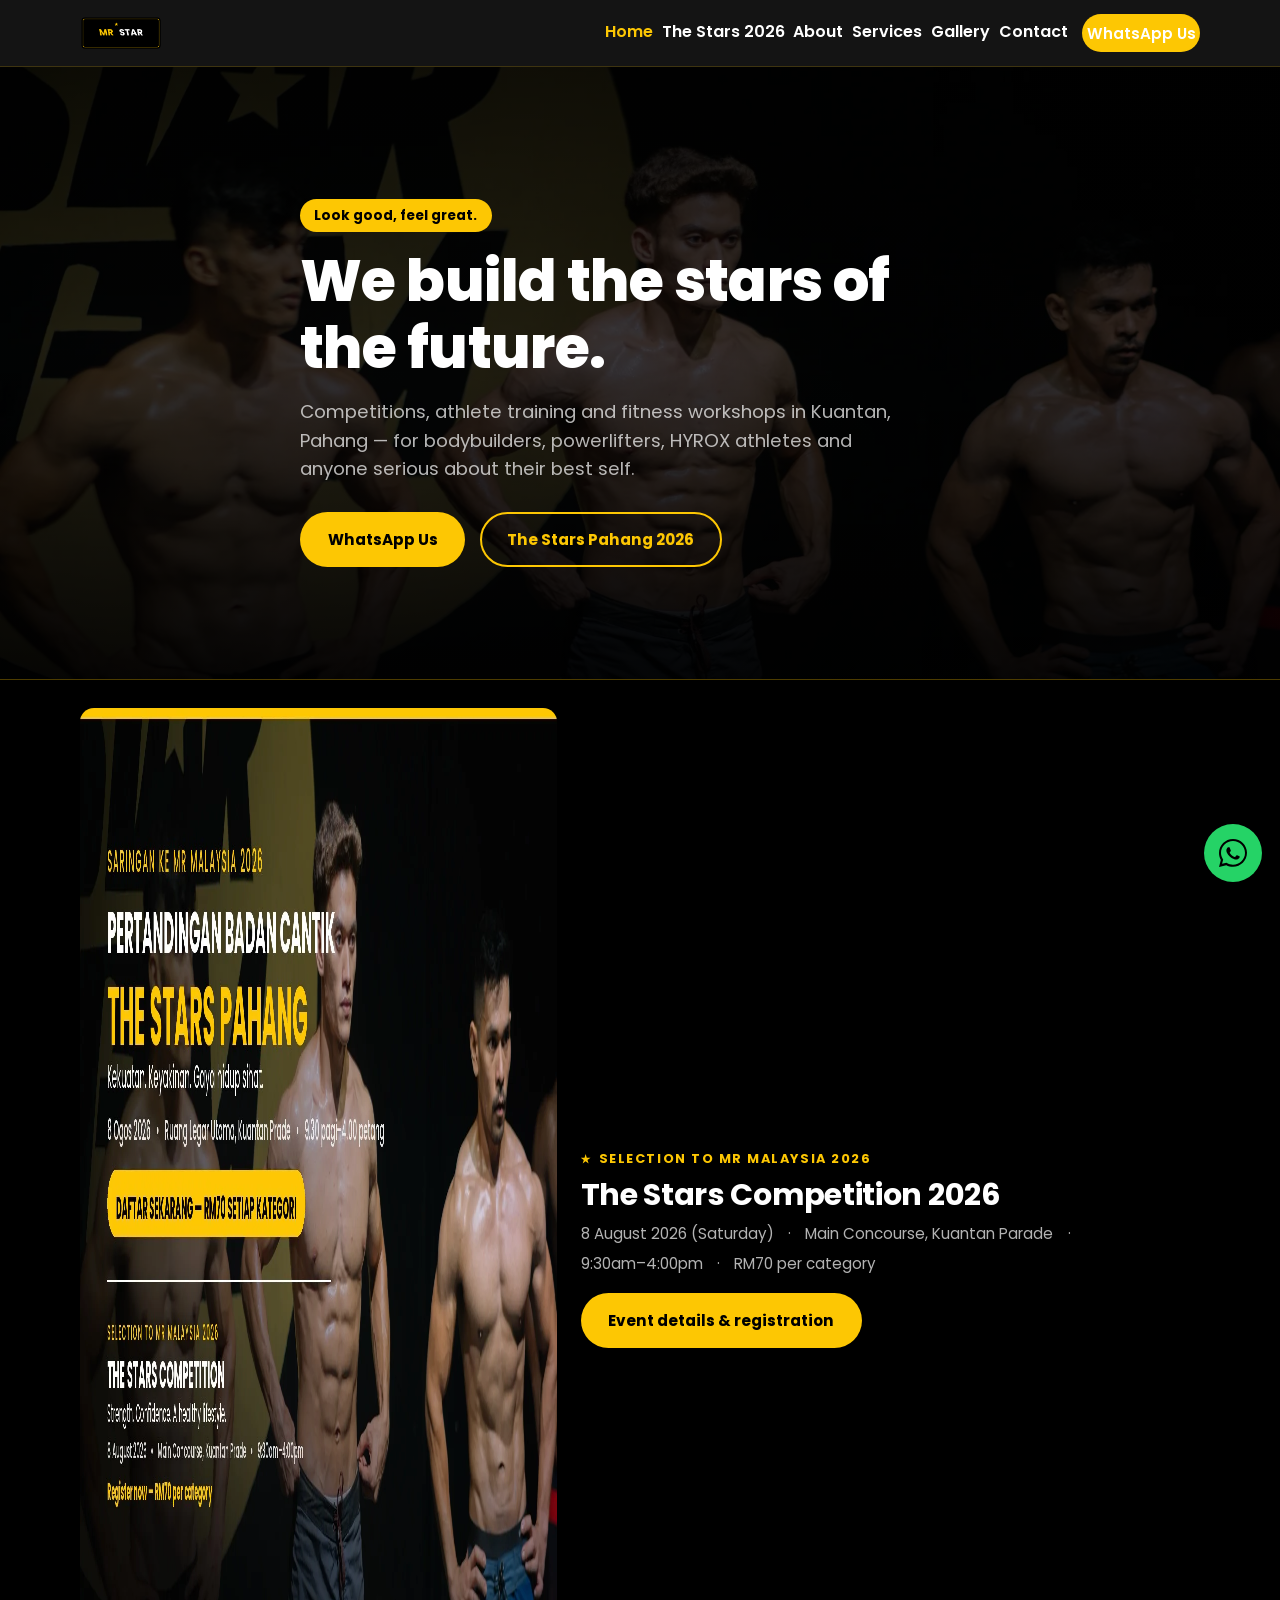
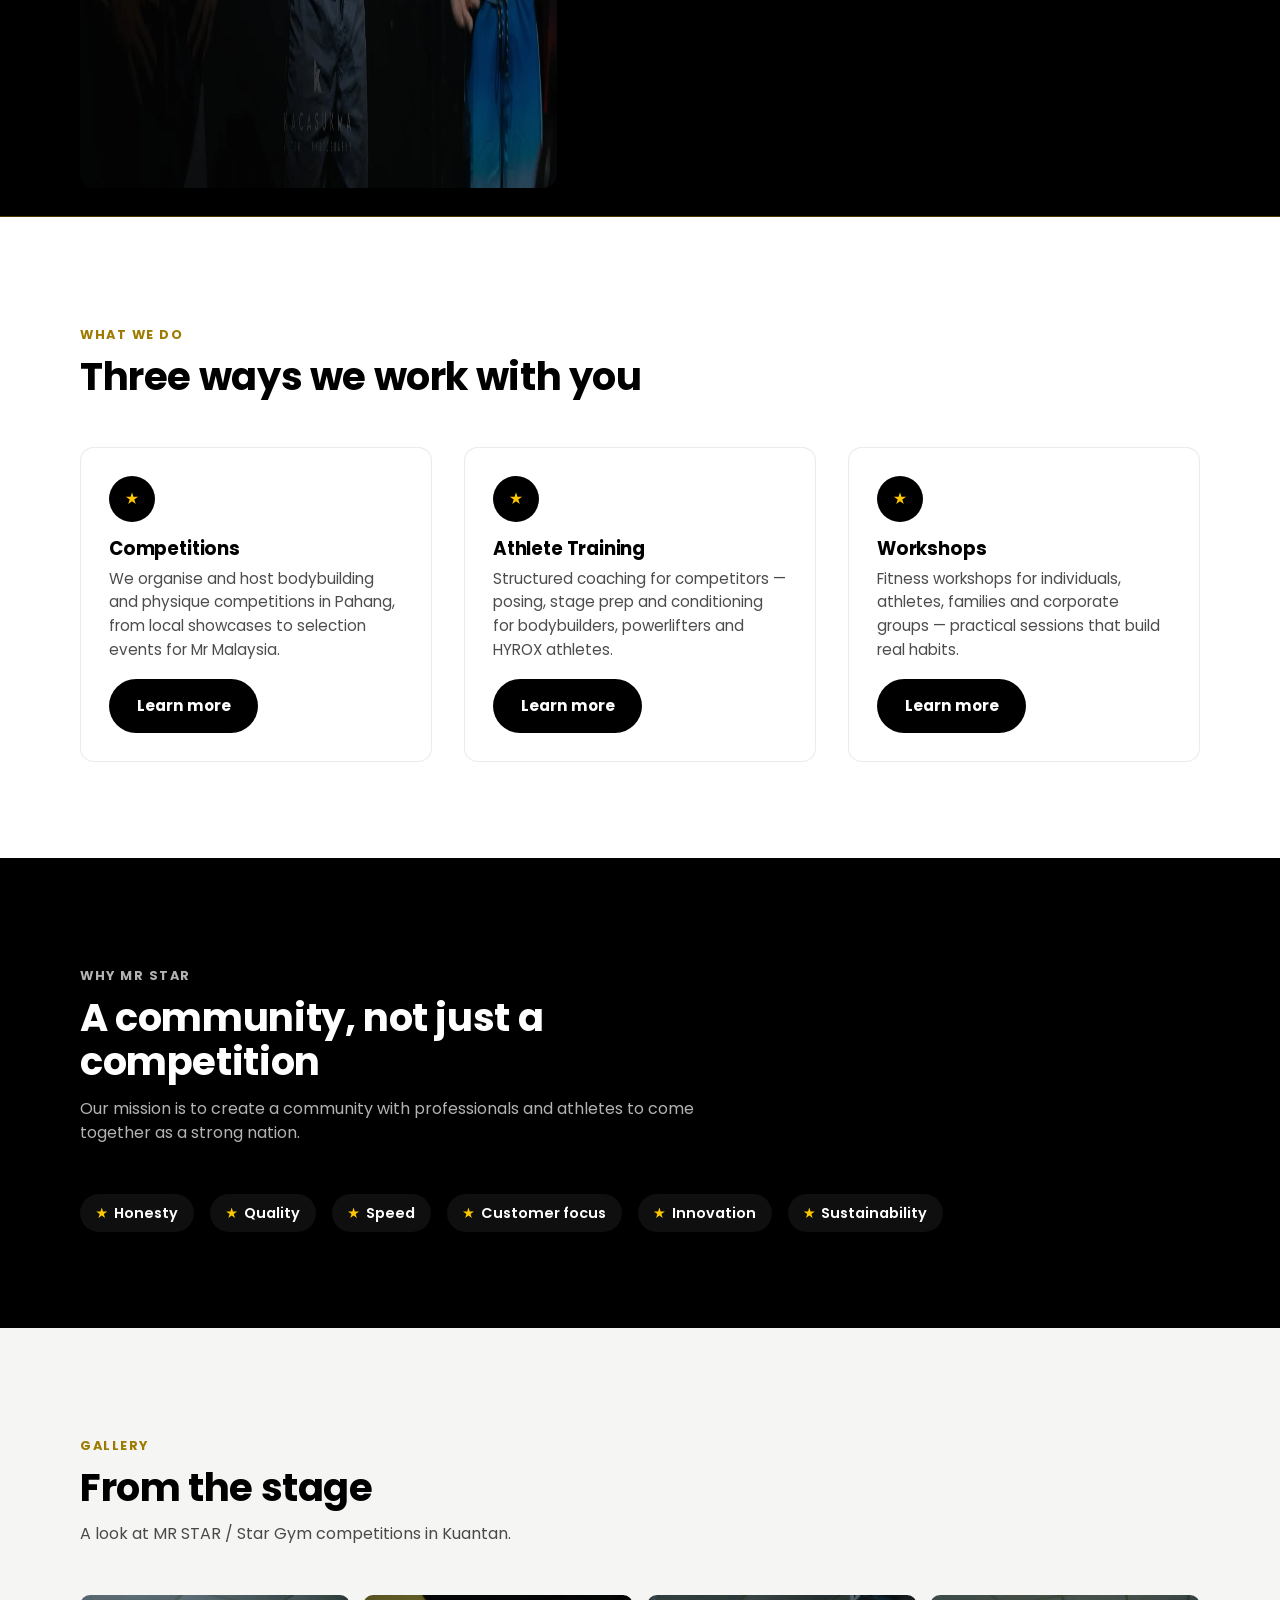
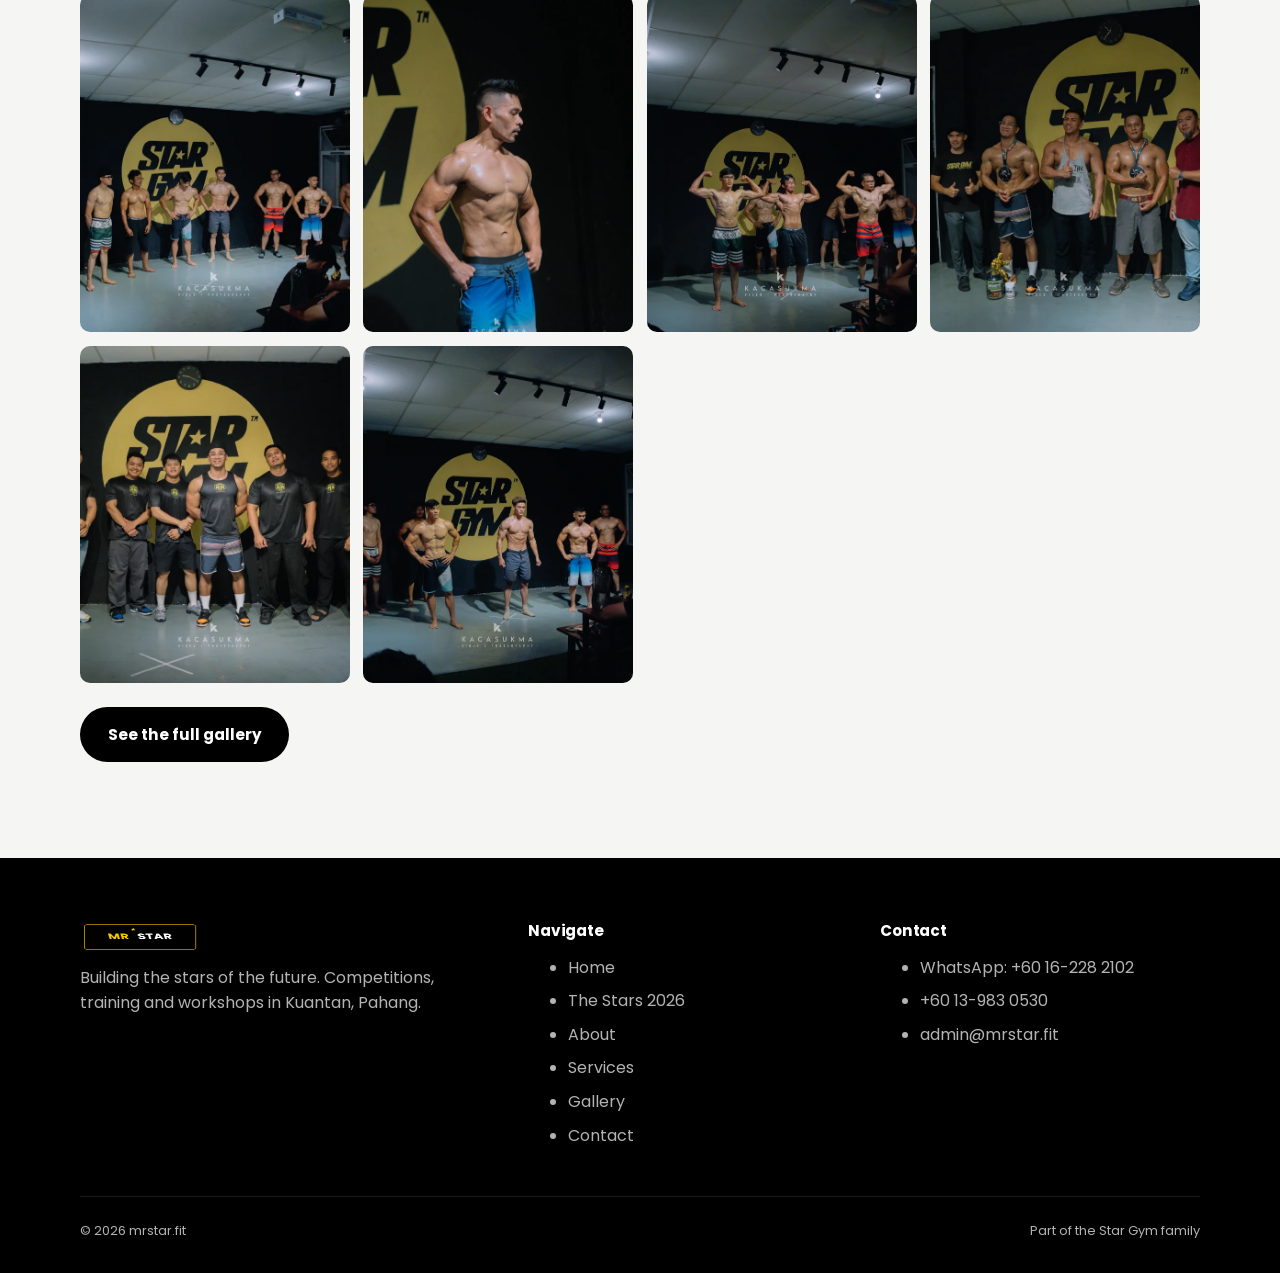
==== index.html @ 6ac53246 "MR STAR website v0.1 Static site: home, about, services, gallery, contact, and the bilingual (BM/EN)" ====
<!DOCTYPE html>
<html lang="en">
<head>
<meta charset="UTF-8">
<meta name="viewport" content="width=device-width, initial-scale=1">
<title>MR STAR — Bodybuilding Competitions, Athlete Training &amp; Workshops in Kuantan, Pahang</title>
<meta name="description" content="MR STAR runs bodybuilding competitions, athlete training and fitness workshops in Kuantan, Pahang. Home of The Stars Pahang 2026 — a selection event to Mr Malaysia 2026.">
<link rel="canonical" href="https://mrstar.fit/">
<meta property="og:type" content="website">
<meta property="og:title" content="MR STAR — Building the Stars of the Future">
<meta property="og:description" content="Competitions, athlete training and fitness workshops in Kuantan, Pahang. Home of The Stars Pahang 2026.">
<meta property="og:url" content="https://mrstar.fit/">
<meta property="og:image" content="https://mrstar.fit/assets/brand/og-image.jpg">
<meta name="twitter:card" content="summary_large_image">
<link rel="icon" type="image/png" sizes="32x32" href="assets/brand/favicon-32.png">
<link rel="icon" type="image/png" sizes="16x16" href="assets/brand/favicon-16.png">
<link rel="apple-touch-icon" sizes="180x180" href="assets/brand/apple-touch-icon.png">
<link rel="preconnect" href="https://fonts.googleapis.com">
<link rel="preconnect" href="https://fonts.gstatic.com" crossorigin>
<link href="https://fonts.googleapis.com/css2?family=Poppins:wght@400;500;700;800&amp;display=swap" rel="stylesheet">
<link rel="stylesheet" href="css/style.css">
<script type="application/ld+json">
{
  "@context": "https://schema.org",
  "@type": "Organization",
  "name": "MR STAR",
  "url": "https://mrstar.fit",
  "email": "admin@mrstar.fit",
  "areaServed": "Pahang, Malaysia",
  "sameAs": []
}
</script>
</head>
<body>
<a class="skip-link" href="#main">Skip to content</a>

<header class="site-header">
  <div class="container nav">
    <a class="nav__logo" href="index.html" aria-label="MR STAR home">
      <img src="assets/brand/logo-concept1-badge.png" alt="MR STAR" width="140" height="58">
    </a>
    <button class="nav__toggle" aria-label="Open menu" aria-expanded="false" aria-controls="primary-nav">
      <svg viewBox="0 0 24 24" fill="none" stroke="currentColor" stroke-width="2" stroke-linecap="round"><line x1="3" y1="6" x2="21" y2="6"/><line x1="3" y1="12" x2="21" y2="12"/><line x1="3" y1="18" x2="21" y2="18"/></svg>
    </button>
    <nav class="nav__links" id="primary-nav" aria-label="Primary">
      <a href="index.html" aria-current="page">Home</a>
      <a href="event-thestars-2026.html">The Stars 2026</a>
      <a href="about.html">About</a>
      <a href="services.html">Services</a>
      <a href="gallery.html">Gallery</a>
      <a href="contact.html">Contact</a>
      <a class="btn btn--gold" href="https://wa.me/60162282102?text=Hi%20MR%20STAR%2C%20I%27d%20like%20to%20register%20/%20ask%20about%20The%20Stars%20Competition%202026.%20Name%3A%20__%20%7C%20Category%3A%20__" target="_blank" rel="noopener">WhatsApp Us</a>
    </nav>
  </div>
</header>

<main id="main">

  <section class="hero">
    <div class="hero__bg">
      <img src="assets/img/hero-stage-lineup.webp" alt="Athletes posing on stage under stage lighting at a Star Gym bodybuilding competition" width="1920" height="1280">
    </div>
    <div class="container hero__content">
      <span class="hero__tagline">Look good, feel great.</span>
      <h1>We build the stars of the future.</h1>
      <p class="lede">Competitions, athlete training and fitness workshops in Kuantan, Pahang — for bodybuilders, powerlifters, HYROX athletes and anyone serious about their best self.</p>
      <div class="btn-row">
        <a class="btn btn--gold" href="https://wa.me/60162282102?text=Hi%20MR%20STAR%2C%20I%27d%20like%20to%20register%20/%20ask%20about%20The%20Stars%20Competition%202026.%20Name%3A%20__%20%7C%20Category%3A%20__" target="_blank" rel="noopener">WhatsApp Us</a>
        <a class="btn btn--outline" href="event-thestars-2026.html">The Stars Pahang 2026</a>
      </div>
    </div>
  </section>

  <!-- EVENT PROMO BAND — top priority until 8 Aug 2026.
       After the event passes, swap this block's content for a "Highlights" link + recap photos. -->
  <section class="promo-band">
    <div class="container promo-band__inner">
      <div class="promo-band__media">
        <img src="assets/brand/event-promo-banner.webp" alt="The Stars Pahang 2026 official event banner" width="1920" height="1080" loading="lazy">
      </div>
      <div>
        <p class="eyebrow promo-band__eyebrow"><span class="star" aria-hidden="true"></span> Selection to Mr Malaysia 2026</p>
        <h2>The Stars Competition 2026</h2>
        <p class="promo-band__meta">
          <span>8 August 2026 (Saturday)</span>
          <span>&middot;</span>
          <span>Main Concourse, Kuantan Parade</span>
          <span>&middot;</span>
          <span>9:30am&ndash;4:00pm</span>
          <span>&middot;</span>
          <span>RM70 per category</span>
        </p>
        <div class="btn-row">
          <a class="btn btn--gold" href="event-thestars-2026.html">Event details &amp; registration</a>
        </div>
      </div>
    </div>
  </section>

  <section class="section section--light">
    <div class="container">
      <div class="section-head fade-up">
        <p class="eyebrow">What we do</p>
        <h2>Three ways we work with you</h2>
      </div>
      <div class="grid-3">
        <div class="card fade-up">
          <div class="card__icon"><span class="star" aria-hidden="true"></span></div>
          <h3>Competitions</h3>
          <p>We organise and host bodybuilding and physique competitions in Pahang, from local showcases to selection events for Mr Malaysia.</p>
          <a class="btn btn--dark" href="services.html">Learn more</a>
        </div>
        <div class="card fade-up">
          <div class="card__icon"><span class="star" aria-hidden="true"></span></div>
          <h3>Athlete Training</h3>
          <p>Structured coaching for competitors — posing, stage prep and conditioning for bodybuilders, powerlifters and HYROX athletes.</p>
          <a class="btn btn--dark" href="services.html">Learn more</a>
        </div>
        <div class="card fade-up">
          <div class="card__icon"><span class="star" aria-hidden="true"></span></div>
          <h3>Workshops</h3>
          <p>Fitness workshops for individuals, athletes, families and corporate groups — practical sessions that build real habits.</p>
          <a class="btn btn--dark" href="services.html">Learn more</a>
        </div>
      </div>
    </div>
  </section>

  <section class="section section--dark">
    <div class="container">
      <div class="section-head fade-up">
        <p class="eyebrow">Why MR STAR</p>
        <h2>A community, not just a competition</h2>
        <p>Our mission is to create a community with professionals and athletes to come together as a strong nation.</p>
      </div>
      <ul class="values fade-up">
        <li><span class="star" aria-hidden="true"></span> Honesty</li>
        <li><span class="star" aria-hidden="true"></span> Quality</li>
        <li><span class="star" aria-hidden="true"></span> Speed</li>
        <li><span class="star" aria-hidden="true"></span> Customer focus</li>
        <li><span class="star" aria-hidden="true"></span> Innovation</li>
        <li><span class="star" aria-hidden="true"></span> Sustainability</li>
      </ul>
    </div>
  </section>

  <section class="section section--grey">
    <div class="container">
      <div class="section-head fade-up">
        <p class="eyebrow">Gallery</p>
        <h2>From the stage</h2>
        <p>A look at MR STAR / Star Gym competitions in Kuantan.</p>
      </div>
      <div class="gallery-grid fade-up">
        <figure>
          <a href="gallery.html"><img src="assets/img/stage-lineup-group.webp" alt="Line of athletes posing together on stage at a Star Gym competition" width="1100" height="734" loading="lazy"></a>
        </figure>
        <figure>
          <a href="gallery.html"><img src="assets/img/stage-solo-pose-01.webp" alt="Competitor performing a side chest pose on stage" width="1100" height="1650" loading="lazy"></a>
        </figure>
        <figure>
          <a href="gallery.html"><img src="assets/img/stage-lineup-back-double-biceps.webp" alt="Athletes performing a back double biceps pose in lineup on stage" width="1100" height="734" loading="lazy"></a>
        </figure>
        <figure>
          <a href="gallery.html"><img src="assets/img/awards-celebration.webp" alt="Winners raising their arms in celebration at the awards ceremony" width="1100" height="734" loading="lazy"></a>
        </figure>
        <figure>
          <a href="gallery.html"><img src="assets/img/team-star-gym.webp" alt="Star Gym coaching team group photo" width="1100" height="734" loading="lazy"></a>
        </figure>
        <figure>
          <a href="gallery.html"><img src="assets/img/stage-lineup-colorful.webp" alt="Group of competitors posing together on stage" width="1100" height="734" loading="lazy"></a>
        </figure>
      </div>
      <div class="btn-row" style="margin-top:1.5rem;">
        <a class="btn btn--dark" href="gallery.html">See the full gallery</a>
      </div>
    </div>
  </section>

</main>

<footer class="site-footer">
  <div class="container">
    <div class="footer-grid">
      <div class="footer-brand">
        <img src="assets/brand/logo-concept1-badge.png" alt="MR STAR" width="120" height="50">
        <p>Building the stars of the future. Competitions, training and workshops in Kuantan, Pahang.</p>
      </div>
      <div>
        <h4>Navigate</h4>
        <ul>
          <li><a href="index.html">Home</a></li>
          <li><a href="event-thestars-2026.html">The Stars 2026</a></li>
          <li><a href="about.html">About</a></li>
          <li><a href="services.html">Services</a></li>
          <li><a href="gallery.html">Gallery</a></li>
          <li><a href="contact.html">Contact</a></li>
        </ul>
      </div>
      <div>
        <h4>Contact</h4>
        <ul>
          <li><a href="https://wa.me/60162282102" target="_blank" rel="noopener">WhatsApp: +60 16-228 2102</a></li>
          <li><a href="tel:+60139830530">+60 13-983 0530</a></li>
          <li><a href="mailto:admin@mrstar.fit">admin@mrstar.fit</a></li>
        </ul>
      </div>
    </div>
    <div class="footer-bottom">
      <span>&copy; 2026 mrstar.fit</span>
      <a href="https://stargym.online">Part of the Star Gym family</a>
    </div>
  </div>
</footer>

<a class="whatsapp-float" href="https://wa.me/60162282102?text=Hi%20MR%20STAR%2C%20I%27d%20like%20to%20register%20/%20ask%20about%20The%20Stars%20Competition%202026.%20Name%3A%20__%20%7C%20Category%3A%20__" target="_blank" rel="noopener" aria-label="Chat with MR STAR on WhatsApp">
  <svg viewBox="0 0 32 32" fill="currentColor" aria-hidden="true"><path d="M16 0C7.2 0 0 7.2 0 16c0 2.8.7 5.5 2.1 7.9L0 32l8.3-2.1c2.3 1.3 4.9 1.9 7.7 1.9 8.8 0 16-7.2 16-16S24.8 0 16 0zm0 29.3c-2.5 0-4.9-.7-7-1.9l-.5-.3-5 1.3 1.3-4.9-.3-.5C3 20.7 2.3 18.4 2.3 16 2.3 8.5 8.5 2.3 16 2.3S29.7 8.5 29.7 16 23.5 29.3 16 29.3zm7.6-9.3c-.4-.2-2.4-1.2-2.8-1.3-.4-.1-.6-.2-.9.2s-1 1.3-1.3 1.5c-.2.2-.5.3-.9.1-.4-.2-1.7-.6-3.2-2-1.2-1-2-2.3-2.2-2.7-.2-.4 0-.6.2-.8.2-.2.4-.5.6-.7.2-.2.3-.4.4-.6.1-.3.1-.5 0-.7-.1-.2-.9-2.1-1.2-2.9-.3-.7-.6-.6-.9-.6h-.7c-.3 0-.7.1-1 .5-.3.4-1.3 1.3-1.3 3.1s1.3 3.6 1.5 3.9c.2.2 2.6 4 6.4 5.5.9.4 1.6.6 2.1.8.9.3 1.7.2 2.3.1.7-.1 2.4-1 2.7-1.9.3-.9.3-1.7.2-1.9-.1-.2-.3-.3-.7-.5z"/></svg>
</a>

<script src="js/main.js"></script>
</body>
</html>
---- css/style.css ----
/* ==========================================================================
   MR STAR — shared stylesheet
   Brand tokens: gold on black/white only. Never gold text on white.
   ========================================================================== */

:root {
  --gold:  #FDC703;
  --black: #000000;
  --paper: #FFFFFF;
  --grey:  #F5F5F3;

  --ink-70: rgba(0, 0, 0, 0.7);
  --ink-45: rgba(0, 0, 0, 0.45);
  --paper-70: rgba(255, 255, 255, 0.7);
  --paper-45: rgba(255, 255, 255, 0.45);
  --gold-15: rgba(253, 199, 3, 0.15);
  --gold-30: rgba(253, 199, 3, 0.3);

  --font-display: 'Poppins', system-ui, sans-serif;
  --font-body: 'Poppins', system-ui, sans-serif;

  --container: 1160px;
  --radius: 14px;
  --gap: clamp(1.25rem, 3vw, 2rem);

  --ease: cubic-bezier(0.22, 1, 0.36, 1);
}

/* ---- reset ---- */
*, *::before, *::after { box-sizing: border-box; }
html { scroll-behavior: smooth; -webkit-text-size-adjust: 100%; }
body, h1, h2, h3, h4, p, figure, blockquote, dl, dd { margin: 0; }
ul[class], ol[class] { margin: 0; padding: 0; list-style: none; }
img, picture { max-width: 100%; display: block; }
input, button, textarea, select { font: inherit; color: inherit; }
button { cursor: pointer; }
a { color: inherit; text-decoration: none; }
table { border-collapse: collapse; width: 100%; }

@media (prefers-reduced-motion: reduce) {
  html { scroll-behavior: auto; }
  *, *::before, *::after { animation-duration: 0.01ms !important; animation-iteration-count: 1 !important; transition-duration: 0.01ms !important; }
}

body {
  font-family: var(--font-body);
  font-weight: 400;
  color: var(--black);
  background: var(--paper);
  line-height: 1.55;
  -webkit-font-smoothing: antialiased;
}

h1, h2, h3, h4 {
  font-family: var(--font-display);
  font-weight: 700;
  line-height: 1.15;
  letter-spacing: -0.01em;
}
h1 { font-weight: 800; }

.container {
  width: 100%;
  max-width: var(--container);
  margin-inline: auto;
  padding-inline: 1.25rem;
}

.eyebrow {
  display: inline-flex;
  align-items: center;
  gap: 0.5rem;
  font-size: 0.8rem;
  font-weight: 700;
  letter-spacing: 0.12em;
  text-transform: uppercase;
  color: var(--gold);
}
.section--light .eyebrow,
.section--grey .eyebrow { color: #9c7b00; }

/* star motif ------------------------------------------------------------ */
.star {
  display: inline-block;
  width: 0.8em;
  height: 0.8em;
  background: currentColor;
  clip-path: polygon(50% 0%, 61% 35%, 98% 35%, 68% 57%, 79% 91%, 50% 70%,
    21% 91%, 32% 57%, 2% 35%, 39% 35%);
}
.star-divider {
  display: flex;
  align-items: center;
  justify-content: center;
  gap: 0.6rem;
  color: var(--gold);
  margin-block: 1.5rem;
}
.star-divider::before,
.star-divider::after {
  content: "";
  height: 1px;
  width: 48px;
  background: currentColor;
  opacity: 0.5;
}

/* ---- sections ---- */
.section { padding-block: clamp(3rem, 8vw, 6rem); }
.section--dark { background: var(--black); color: var(--paper); }
.section--dark .eyebrow { color: var(--gold); }
.section--light { background: var(--paper); color: var(--black); }
.section--grey { background: var(--grey); color: var(--black); }

.section-head { max-width: 640px; margin-bottom: clamp(2rem, 5vw, 3rem); }
.section-head h2 { font-size: clamp(1.6rem, 4vw, 2.4rem); margin-top: 0.5rem; }
.section-head p { margin-top: 0.75rem; color: var(--ink-70); }
.section--dark .section-head p { color: var(--paper-70); }

/* ---- buttons ---- */
.btn {
  display: inline-flex;
  align-items: center;
  justify-content: center;
  gap: 0.5rem;
  padding: 0.85rem 1.6rem;
  border-radius: 999px;
  font-weight: 700;
  font-size: 0.95rem;
  border: 2px solid transparent;
  transition: transform 0.2s var(--ease), background-color 0.2s var(--ease), color 0.2s var(--ease);
  white-space: nowrap;
}
.btn:hover { transform: translateY(-2px); }
.btn:active { transform: translateY(0); }

/* gold background + black text: always legal on this brand's contrast rule */
.btn--gold { background: var(--gold); color: var(--black); }
.btn--gold:hover { background: #e6b400; }

/* outline for dark sections: gold border/text, transparent bg (on black) */
.btn--outline { background: transparent; color: var(--gold); border-color: var(--gold); }
.btn--outline:hover { background: var(--gold); color: var(--black); }

/* white/black variant for light sections */
.btn--dark { background: var(--black); color: var(--paper); }
.btn--dark:hover { background: #1a1a1a; }

.btn--whatsapp { background: #25D366; color: var(--black); }
.btn--whatsapp:hover { background: #1ebe57; }

.btn-row { display: flex; flex-wrap: wrap; gap: 0.9rem; }

/* ---- header / nav ---- */
.site-header {
  position: sticky;
  top: 0;
  z-index: 100;
  background: rgba(0, 0, 0, 0.92);
  backdrop-filter: saturate(140%) blur(6px);
  border-bottom: 1px solid rgba(253, 199, 3, 0.18);
}
.nav {
  display: flex;
  align-items: center;
  justify-content: space-between;
  padding-block: 0.85rem;
  gap: 1rem;
}
.nav__logo img { height: 34px; width: auto; display: block; }
.nav__toggle {
  display: inline-flex;
  align-items: center;
  justify-content: center;
  width: 42px;
  height: 42px;
  background: transparent;
  border: 1px solid var(--gold-30);
  border-radius: 8px;
  color: var(--paper);
}
.nav__toggle svg { width: 20px; height: 20px; }
.nav__links {
  position: fixed;
  inset: 60px 0 0 0;
  background: var(--black);
  display: flex;
  flex-direction: column;
  padding: 1.5rem 1.25rem 2rem;
  gap: 0.25rem;
  transform: translateY(-8px);
  opacity: 0;
  pointer-events: none;
  transition: opacity 0.2s var(--ease), transform 0.2s var(--ease);
  overflow-y: auto;
}
.nav__links.is-open {
  opacity: 1;
  transform: translateY(0);
  pointer-events: auto;
}
.nav__links a {
  padding: 0.85rem 0.25rem;
  font-weight: 600;
  color: var(--paper);
  border-bottom: 1px solid rgba(255, 255, 255, 0.08);
}
.nav__links a[aria-current="page"] { color: var(--gold); }
.nav__links .btn { margin-top: 1rem; align-self: flex-start; }

@media (min-width: 900px) {
  .nav__toggle { display: none; }
  .nav__links {
    position: static;
    flex-direction: row;
    align-items: center;
    transform: none;
    opacity: 1;
    pointer-events: auto;
    padding: 0;
    background: none;
    inset: auto;
    overflow: visible;
  }
  .nav__links a { border-bottom: none; padding: 0.4rem 0.15rem; }
  .nav__links .btn { margin-top: 0; margin-left: 0.5rem; }
}

/* ---- hero ---- */
.hero {
  position: relative;
  background: var(--black);
  color: var(--paper);
  overflow: hidden;
  padding-block: clamp(3.5rem, 12vw, 7rem);
}
.hero__bg {
  position: absolute;
  inset: 0;
  z-index: 0;
}
.hero__bg img {
  width: 100%;
  height: 100%;
  object-fit: cover;
  object-position: center 20%;
  opacity: 0.55;
}
.hero__bg::after {
  content: "";
  position: absolute;
  inset: 0;
  background: linear-gradient(180deg, rgba(0,0,0,0.75) 0%, rgba(0,0,0,0.55) 45%, rgba(0,0,0,0.92) 100%);
}
.hero__content { position: relative; z-index: 1; max-width: 720px; }
.hero__tagline {
  display: inline-block;
  margin-top: 1.25rem;
  padding: 0.4rem 0.9rem;
  background: var(--gold);
  color: var(--black);
  font-weight: 700;
  font-size: 0.85rem;
  border-radius: 999px;
}
.hero h1 {
  font-size: clamp(2.1rem, 6vw, 3.6rem);
  margin-top: 1rem;
}
.hero p.lede {
  margin-top: 1.1rem;
  font-size: clamp(1rem, 2vw, 1.15rem);
  color: var(--paper-70);
  max-width: 56ch;
}
.hero .btn-row { margin-top: 1.75rem; }

/* ---- event promo band ---- */
.promo-band {
  background: var(--black);
  color: var(--paper);
  border-top: 1px solid var(--gold-30);
  border-bottom: 1px solid var(--gold-30);
}
.promo-band__inner {
  display: grid;
  gap: 1.5rem;
  align-items: center;
  padding-block: 1.75rem;
}
.promo-band__media img { border-radius: var(--radius); }
.promo-band__eyebrow { color: var(--gold); }
.promo-band h2 { font-size: clamp(1.3rem, 3.2vw, 1.9rem); margin-top: 0.35rem; }
.promo-band__meta {
  margin-top: 0.6rem;
  color: var(--paper-70);
  font-size: 0.95rem;
  display: flex;
  flex-wrap: wrap;
  gap: 0.4rem 0.9rem;
}
.promo-band .btn-row { margin-top: 1.1rem; }

@media (min-width: 800px) {
  .promo-band__inner { grid-template-columns: 1fr 1.3fr; }
}

/* ---- pillars / cards ---- */
.grid-3 {
  display: grid;
  gap: var(--gap);
  grid-template-columns: 1fr;
}
@media (min-width: 700px) { .grid-3 { grid-template-columns: repeat(3, 1fr); } }

.card {
  background: var(--paper);
  border: 1px solid rgba(0,0,0,0.08);
  border-radius: var(--radius);
  padding: 1.75rem;
}
.section--dark .card {
  background: #0d0d0d;
  border-color: rgba(253, 199, 3, 0.18);
}
.card__icon {
  width: 46px;
  height: 46px;
  display: grid;
  place-items: center;
  background: var(--black);
  color: var(--gold);
  border-radius: 999px;
  margin-bottom: 1rem;
}
.section--dark .card__icon { background: var(--gold); color: var(--black); }
.card h3 { font-size: 1.15rem; margin-bottom: 0.5rem; }
.card p { color: var(--ink-70); font-size: 0.95rem; }
.section--dark .card p { color: var(--paper-70); }
.card .btn { margin-top: 1.1rem; }

/* ---- values strip ---- */
.values {
  display: flex;
  flex-wrap: wrap;
  gap: 0.6rem 1rem;
  margin-top: 1.5rem;
}
.values li {
  display: flex;
  align-items: center;
  gap: 0.4rem;
  padding: 0.5rem 1rem;
  border-radius: 999px;
  background: var(--grey);
  font-weight: 600;
  font-size: 0.9rem;
}
.section--dark .values li { background: rgba(255,255,255,0.06); color: var(--paper); }
.values li .star { color: var(--gold); }

/* ---- gallery grid ---- */
.gallery-grid {
  display: grid;
  grid-template-columns: repeat(2, 1fr);
  gap: 0.85rem;
}
@media (min-width: 640px) { .gallery-grid { grid-template-columns: repeat(3, 1fr); } }
@media (min-width: 960px) { .gallery-grid { grid-template-columns: repeat(4, 1fr); } }

.gallery-grid figure {
  position: relative;
  border-radius: 10px;
  overflow: hidden;
  aspect-ratio: 4 / 5;
  background: var(--grey);
}
.gallery-grid img {
  width: 100%;
  height: 100%;
  object-fit: cover;
  transition: transform 0.4s var(--ease);
}
.gallery-grid a:hover img,
.gallery-grid figure:hover img { transform: scale(1.05); }
.gallery-grid figcaption {
  position: absolute;
  inset: auto 0 0 0;
  padding: 0.6rem 0.7rem;
  font-size: 0.75rem;
  color: var(--paper);
  background: linear-gradient(0deg, rgba(0,0,0,0.75), transparent);
  opacity: 0;
  transition: opacity 0.2s var(--ease);
}
.gallery-grid figure:hover figcaption,
.gallery-grid figure:focus-within figcaption { opacity: 1; }

/* ---- facts strip (event page) ---- */
.facts-strip {
  display: grid;
  gap: 1rem;
  grid-template-columns: 1fr;
  background: #0d0d0d;
  border: 1px solid var(--gold-30);
  border-radius: var(--radius);
  padding: 1.5rem;
}
@media (min-width: 700px) { .facts-strip { grid-template-columns: repeat(4, 1fr); } }
.facts-strip div { text-align: left; }
.facts-strip .label { font-size: 0.75rem; text-transform: uppercase; letter-spacing: 0.08em; color: var(--gold); }
.facts-strip .value { font-weight: 700; margin-top: 0.3rem; }

/* ---- bilingual blocks (event page) ---- */
.lang-block--bm { }
.lang-block--bm h1,
.lang-block--bm h2,
.lang-block--bm h3 { font-size: 1.05em; }
.lang-block--en {
  margin-top: 0.65rem;
  padding-top: 0.65rem;
  border-top: 1px dashed rgba(255,255,255,0.15);
  color: var(--paper-70);
  font-size: 0.92em;
}
.section--light .lang-block--en,
.section--grey .lang-block--en { border-top-color: rgba(0,0,0,0.12); color: var(--ink-70); }

/* ---- category cards ---- */
.category-card {
  border-radius: var(--radius);
  padding: 1.75rem;
  background: #0d0d0d;
  border: 1px solid var(--gold-30);
}
.category-card--closed { border-color: rgba(255,255,255,0.25); }
.tag {
  display: inline-block;
  padding: 0.3rem 0.7rem;
  border-radius: 999px;
  font-size: 0.72rem;
  font-weight: 700;
  text-transform: uppercase;
  letter-spacing: 0.06em;
  margin-bottom: 0.75rem;
}
.tag--open { background: var(--gold); color: var(--black); }
.tag--closed { background: rgba(255,255,255,0.12); color: var(--paper); border: 1px solid rgba(255,255,255,0.3); }

/* ---- prize table ---- */
.prize-table {
  width: 100%;
  overflow-x: auto;
  border-radius: var(--radius);
  border: 1px solid var(--gold-30);
}
.prize-table table { min-width: 480px; }
.prize-table th, .prize-table td {
  padding: 0.85rem 1.1rem;
  text-align: left;
  border-bottom: 1px solid rgba(255,255,255,0.08);
}
.prize-table th {
  background: rgba(253,199,3,0.08);
  color: var(--gold);
  font-size: 0.8rem;
  text-transform: uppercase;
  letter-spacing: 0.06em;
}
.prize-table tr:last-child td { border-bottom: none; }
.prize-table__note { margin-top: 0.75rem; font-size: 0.85rem; color: var(--paper-70); }

/* light-section variant: avoid gold-on-white contrast failure */
.section--light .prize-table,
.section--grey .prize-table {
  border-color: rgba(0, 0, 0, 0.12);
}
.section--light .prize-table th,
.section--grey .prize-table th {
  background: rgba(0, 0, 0, 0.04);
  color: var(--black);
}
.section--light .prize-table th,
.section--light .prize-table td,
.section--grey .prize-table th,
.section--grey .prize-table td {
  border-bottom-color: rgba(0, 0, 0, 0.1);
}
.section--light .prize-table__note,
.section--grey .prize-table__note {
  color: var(--ink-70);
}

/* ---- programme timeline ---- */
.timeline { border-left: 2px solid var(--gold-30); padding-left: 1.5rem; display: grid; gap: 1.25rem; }
.timeline__item .time { color: var(--gold); font-weight: 700; font-size: 0.85rem; }
.timeline__item .en { color: var(--paper-70); font-size: 0.92em; }

/* ---- FAQ ---- */
.faq details {
  border-bottom: 1px solid rgba(255,255,255,0.1);
  padding-block: 1rem;
}
.section--light .faq details,
.section--grey .faq details { border-bottom-color: rgba(0,0,0,0.1); }
.faq summary {
  cursor: pointer;
  font-weight: 700;
  display: flex;
  justify-content: space-between;
  align-items: center;
  gap: 1rem;
  list-style: none;
}
.faq summary::-webkit-details-marker { display: none; }
.faq summary::after {
  content: "+";
  font-size: 1.4rem;
  color: var(--gold);
  flex-shrink: 0;
  transition: transform 0.2s var(--ease);
}
.faq details[open] summary::after { transform: rotate(45deg); }
.faq .faq-answer { margin-top: 0.75rem; }
.faq .faq-answer p + p { margin-top: 0.5rem; }

/* ---- contact ---- */
.contact-grid {
  display: grid;
  gap: var(--gap);
  grid-template-columns: 1fr;
}
@media (min-width: 860px) { .contact-grid { grid-template-columns: 1fr 1fr; } }

.contact-list { display: grid; gap: 1rem; margin-top: 1.5rem; }
.contact-list a {
  display: flex;
  align-items: center;
  gap: 0.75rem;
  font-weight: 700;
}

form.enquiry { display: grid; gap: 1rem; }
form.enquiry label { display: block; font-weight: 600; font-size: 0.9rem; margin-bottom: 0.4rem; }
form.enquiry input,
form.enquiry select,
form.enquiry textarea {
  width: 100%;
  padding: 0.75rem 0.9rem;
  border: 1px solid rgba(0,0,0,0.18);
  border-radius: 8px;
  background: var(--paper);
}
form.enquiry textarea { min-height: 120px; resize: vertical; }
form.enquiry .btn { justify-self: start; }

/* ---- footer ---- */
.site-footer {
  background: var(--black);
  color: var(--paper-70);
  padding-block: clamp(2.5rem, 6vw, 4rem) 2rem;
}
.footer-grid {
  display: grid;
  gap: 2rem;
  grid-template-columns: 1fr;
  padding-bottom: 2rem;
  border-bottom: 1px solid rgba(255,255,255,0.1);
}
@media (min-width: 700px) { .footer-grid { grid-template-columns: 1.3fr 1fr 1fr; } }
.footer-grid h4 { color: var(--paper); font-size: 0.95rem; margin-bottom: 0.85rem; }
.footer-grid ul { display: grid; gap: 0.55rem; }
.footer-grid a:hover { color: var(--gold); }
.footer-brand img { height: 30px; margin-bottom: 0.9rem; }
.footer-bottom {
  display: flex;
  flex-wrap: wrap;
  justify-content: space-between;
  gap: 0.75rem;
  padding-top: 1.5rem;
  font-size: 0.8rem;
}
.footer-bottom a:hover { color: var(--gold); }

/* ---- floating whatsapp ---- */
.whatsapp-float {
  position: fixed;
  right: 1.1rem;
  bottom: 1.1rem;
  z-index: 200;
  width: 58px;
  height: 58px;
  border-radius: 999px;
  background: #25D366;
  color: var(--black);
  display: grid;
  place-items: center;
  box-shadow: 0 8px 24px rgba(0,0,0,0.35);
  transition: transform 0.2s var(--ease);
}
.whatsapp-float:hover { transform: scale(1.08); }
.whatsapp-float svg { width: 28px; height: 28px; }

/* ---- fade-up utility (JS toggles .is-visible) ---- */
.fade-up {
  opacity: 0;
  transform: translateY(18px);
  transition: opacity 0.6s var(--ease), transform 0.6s var(--ease);
}
.fade-up.is-visible { opacity: 1; transform: translateY(0); }

/* ---- misc page bits ---- */
.page-hero {
  background: var(--black);
  color: var(--paper);
  padding-block: clamp(3rem, 8vw, 5rem);
}
.page-hero .eyebrow { color: var(--gold); }
.page-hero h1 { font-size: clamp(1.9rem, 5vw, 3rem); margin-top: 0.5rem; }
.page-hero p { margin-top: 0.9rem; color: var(--paper-70); max-width: 60ch; }

.prose p + p { margin-top: 1rem; }
.prose { color: var(--ink-70); }
.section--dark .prose { color: var(--paper-70); }

.two-col {
  display: grid;
  gap: var(--gap);
  grid-template-columns: 1fr;
  align-items: center;
}
@media (min-width: 800px) { .two-col { grid-template-columns: 1fr 1fr; } }
.two-col img { border-radius: var(--radius); }

.visually-hidden {
  position: absolute;
  width: 1px; height: 1px;
  padding: 0; margin: -1px;
  overflow: hidden;
  clip: rect(0,0,0,0);
  white-space: nowrap;
  border: 0;
}

.skip-link {
  position: absolute;
  left: 1rem;
  top: -60px;
  background: var(--gold);
  color: var(--black);
  padding: 0.6rem 1rem;
  border-radius: 8px;
  font-weight: 700;
  z-index: 999;
  transition: top 0.2s var(--ease);
}
.skip-link:focus { top: 1rem; }
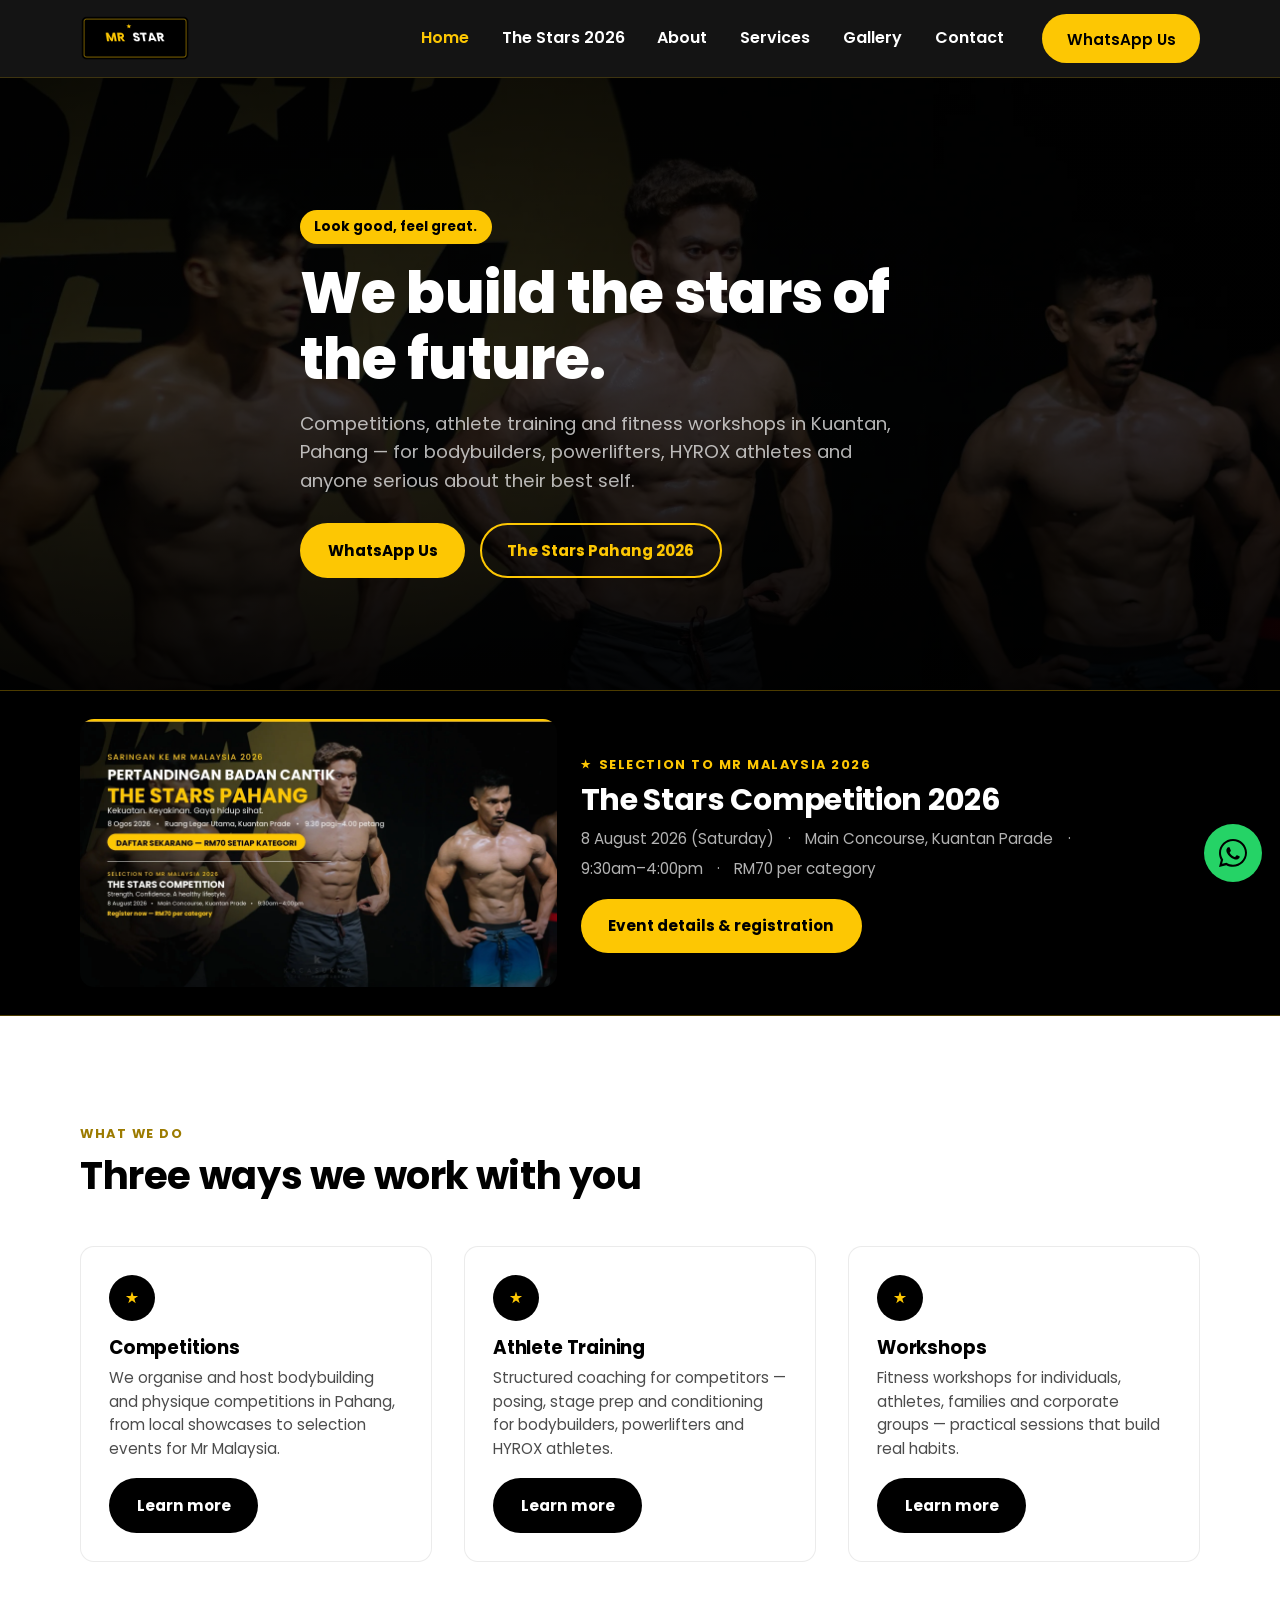
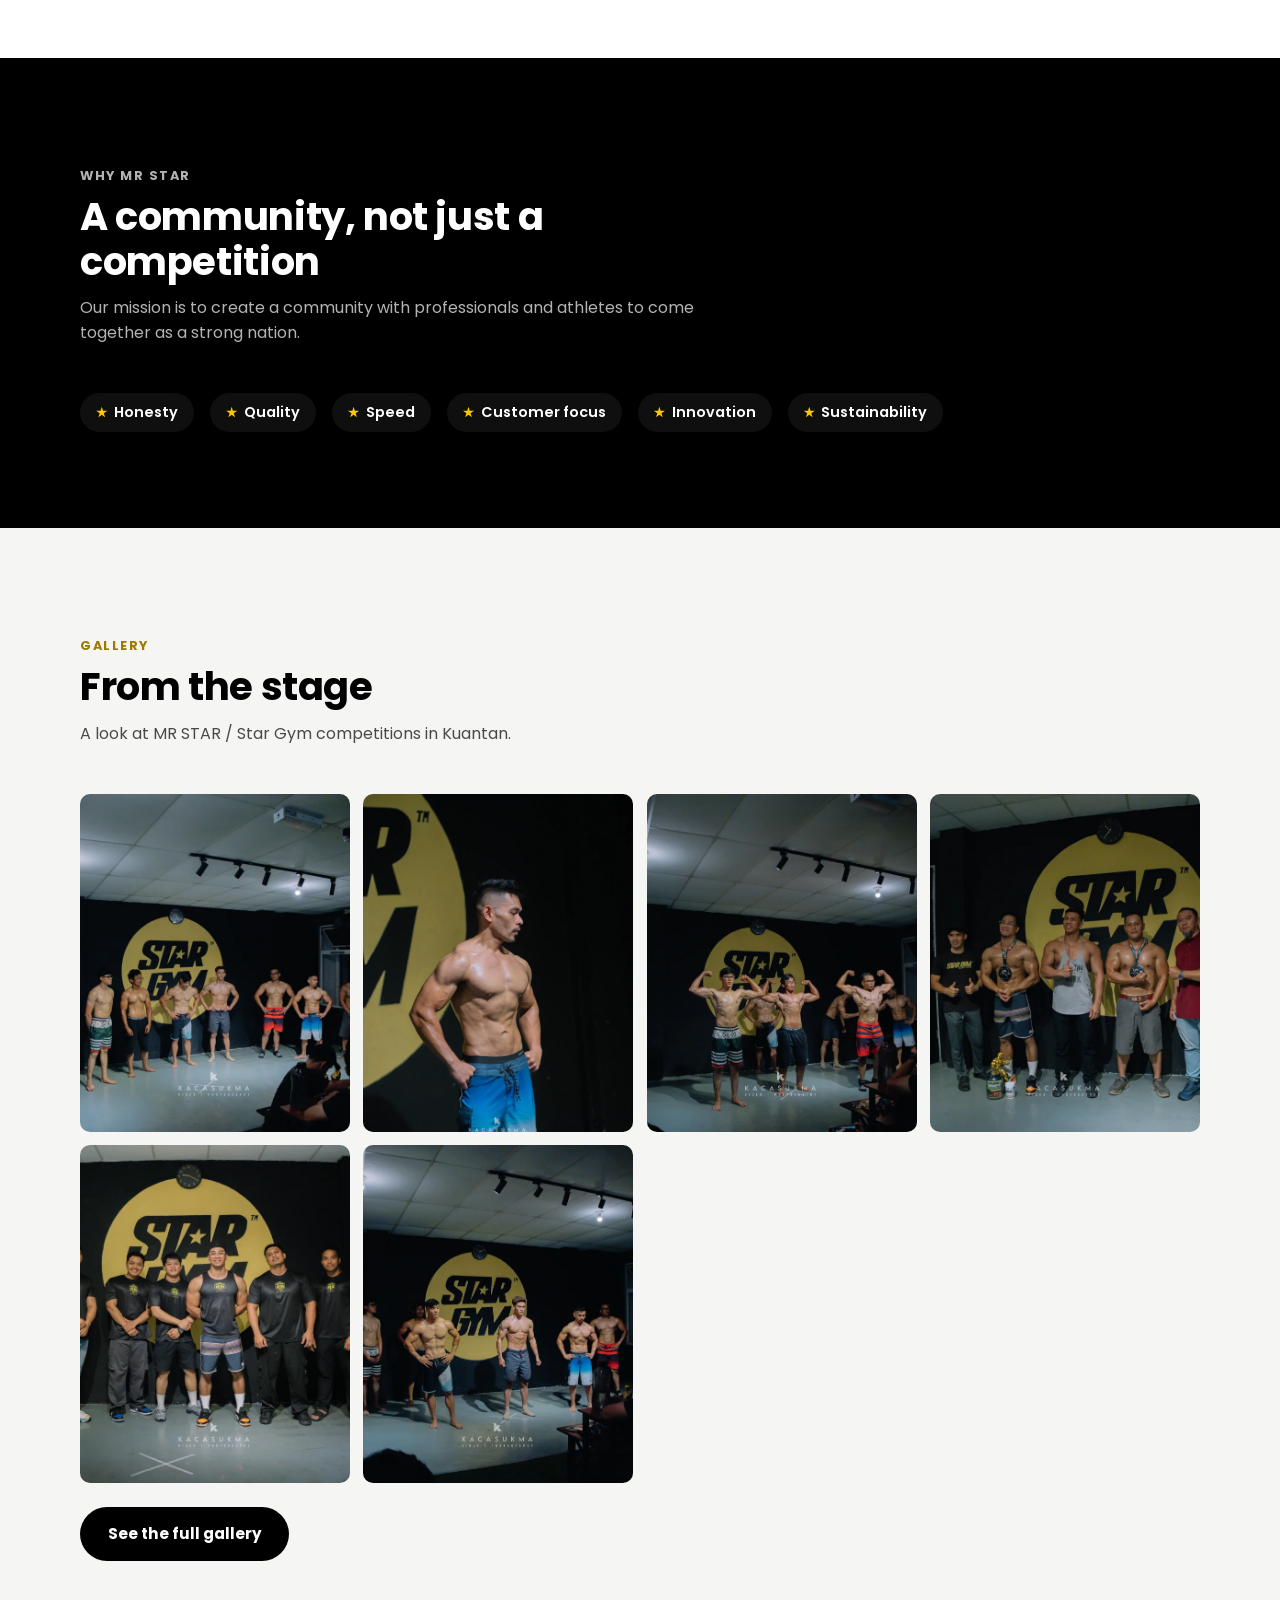
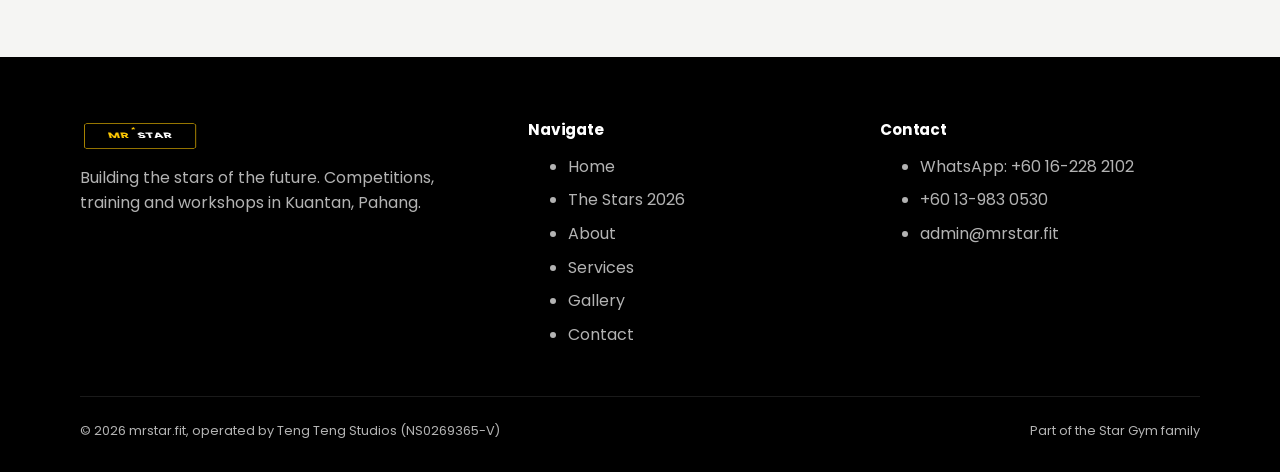
==== commit 71df84f6: "Footer shows the business's registered name and SSM number mrstar.fit, operated by Teng Teng Studios" ====
--- a/index.html
+++ b/index.html
@@ -207,7 +207,7 @@
       </div>
     </div>
     <div class="footer-bottom">
-      <span>&copy; 2026 mrstar.fit</span>
+      <span>&copy; 2026 mrstar.fit, operated by Teng Teng Studios (NS0269365-V)</span>
       <a href="https://stargym.online">Part of the Star Gym family</a>
     </div>
   </div>
--- a/css/style.css
+++ b/css/style.css
@@ -31,7 +31,7 @@
 html { scroll-behavior: smooth; -webkit-text-size-adjust: 100%; }
 body, h1, h2, h3, h4, p, figure, blockquote, dl, dd { margin: 0; }
 ul[class], ol[class] { margin: 0; padding: 0; list-style: none; }
-img, picture { max-width: 100%; display: block; }
+img, picture { max-width: 100%; height: auto; display: block; }
 input, button, textarea, select { font: inherit; color: inherit; }
 button { cursor: pointer; }
 a { color: inherit; text-decoration: none; }
@@ -167,7 +167,7 @@
   padding-block: 0.85rem;
   gap: 1rem;
 }
-.nav__logo img { height: 34px; width: auto; display: block; }
+.nav__logo img { height: 46px; width: auto; display: block; }
 .nav__toggle {
   display: inline-flex;
   align-items: center;
@@ -207,6 +207,13 @@
 }
 .nav__links a[aria-current="page"] { color: var(--gold); }
 .nav__links .btn { margin-top: 1rem; align-self: flex-start; }
+
+/* higher specificity than ".nav__links a" so the button keeps its own color/padding/border */
+.nav__links a.btn {
+  color: var(--black);
+  padding: 0.85rem 1.6rem;
+  border-bottom: none;
+}
 
 @media (min-width: 900px) {
   .nav__toggle { display: none; }
@@ -221,8 +228,10 @@
     background: none;
     inset: auto;
     overflow: visible;
+    gap: 1.75rem;
   }
   .nav__links a { border-bottom: none; padding: 0.4rem 0.15rem; }
+  .nav__links a.btn { padding: 0.75rem 1.4rem; }
   .nav__links .btn { margin-top: 0; margin-left: 0.5rem; }
 }
 
@@ -288,7 +297,8 @@
   align-items: center;
   padding-block: 1.75rem;
 }
-.promo-band__media img { border-radius: var(--radius); }
+.promo-band__media { min-width: 0; }
+.promo-band__media img { width: 100%; height: auto; border-radius: var(--radius); }
 .promo-band__eyebrow { color: var(--gold); }
 .promo-band h2 { font-size: clamp(1.3rem, 3.2vw, 1.9rem); margin-top: 0.35rem; }
 .promo-band__meta {
@@ -411,6 +421,66 @@
 .facts-strip .label { font-size: 0.75rem; text-transform: uppercase; letter-spacing: 0.08em; color: var(--gold); }
 .facts-strip .value { font-weight: 700; margin-top: 0.3rem; }
 
+/* ---- banner slider (event page) ---- */
+.slider {
+  position: relative;
+  border-radius: var(--radius);
+  overflow: hidden;
+  aspect-ratio: 16 / 9;
+  background: #0d0d0d;
+}
+.slider__track { position: relative; width: 100%; height: 100%; }
+.slider__slide {
+  position: absolute;
+  inset: 0;
+  opacity: 0;
+  transition: opacity 0.7s var(--ease);
+}
+.slider__slide.is-active { opacity: 1; }
+.slider__slide img { width: 100%; height: 100%; object-fit: cover; }
+.slider__dots {
+  position: absolute;
+  right: 0.9rem;
+  bottom: 0.9rem;
+  z-index: 1;
+  display: flex;
+  gap: 0.5rem;
+}
+.slider__dot {
+  width: 10px;
+  height: 10px;
+  border-radius: 999px;
+  background: rgba(255,255,255,0.4);
+  border: 1px solid rgba(255,255,255,0.6);
+  padding: 0;
+}
+.slider__dot.is-active { background: var(--gold); border-color: var(--gold); }
+
+/* ---- sponsor strip (event page) ---- */
+.sponsor-strip {
+  display: flex;
+  flex-wrap: wrap;
+  justify-content: center;
+  align-items: center;
+  gap: clamp(1.75rem, 5vw, 3.5rem);
+  margin-top: 0.5rem;
+}
+.sponsor-strip__logo {
+  display: grid;
+  place-items: center;
+  width: clamp(100px, 16vw, 140px);
+  height: clamp(100px, 16vw, 140px);
+  padding: 0.9rem;
+  background: var(--paper);
+  border: 1px solid rgba(0,0,0,0.1);
+  border-radius: var(--radius);
+}
+.sponsor-strip img {
+  width: 100%;
+  height: 100%;
+  object-fit: contain;
+}
+
 /* ---- bilingual blocks (event page) ---- */
 .lang-block--bm { }
 .lang-block--bm h1,
